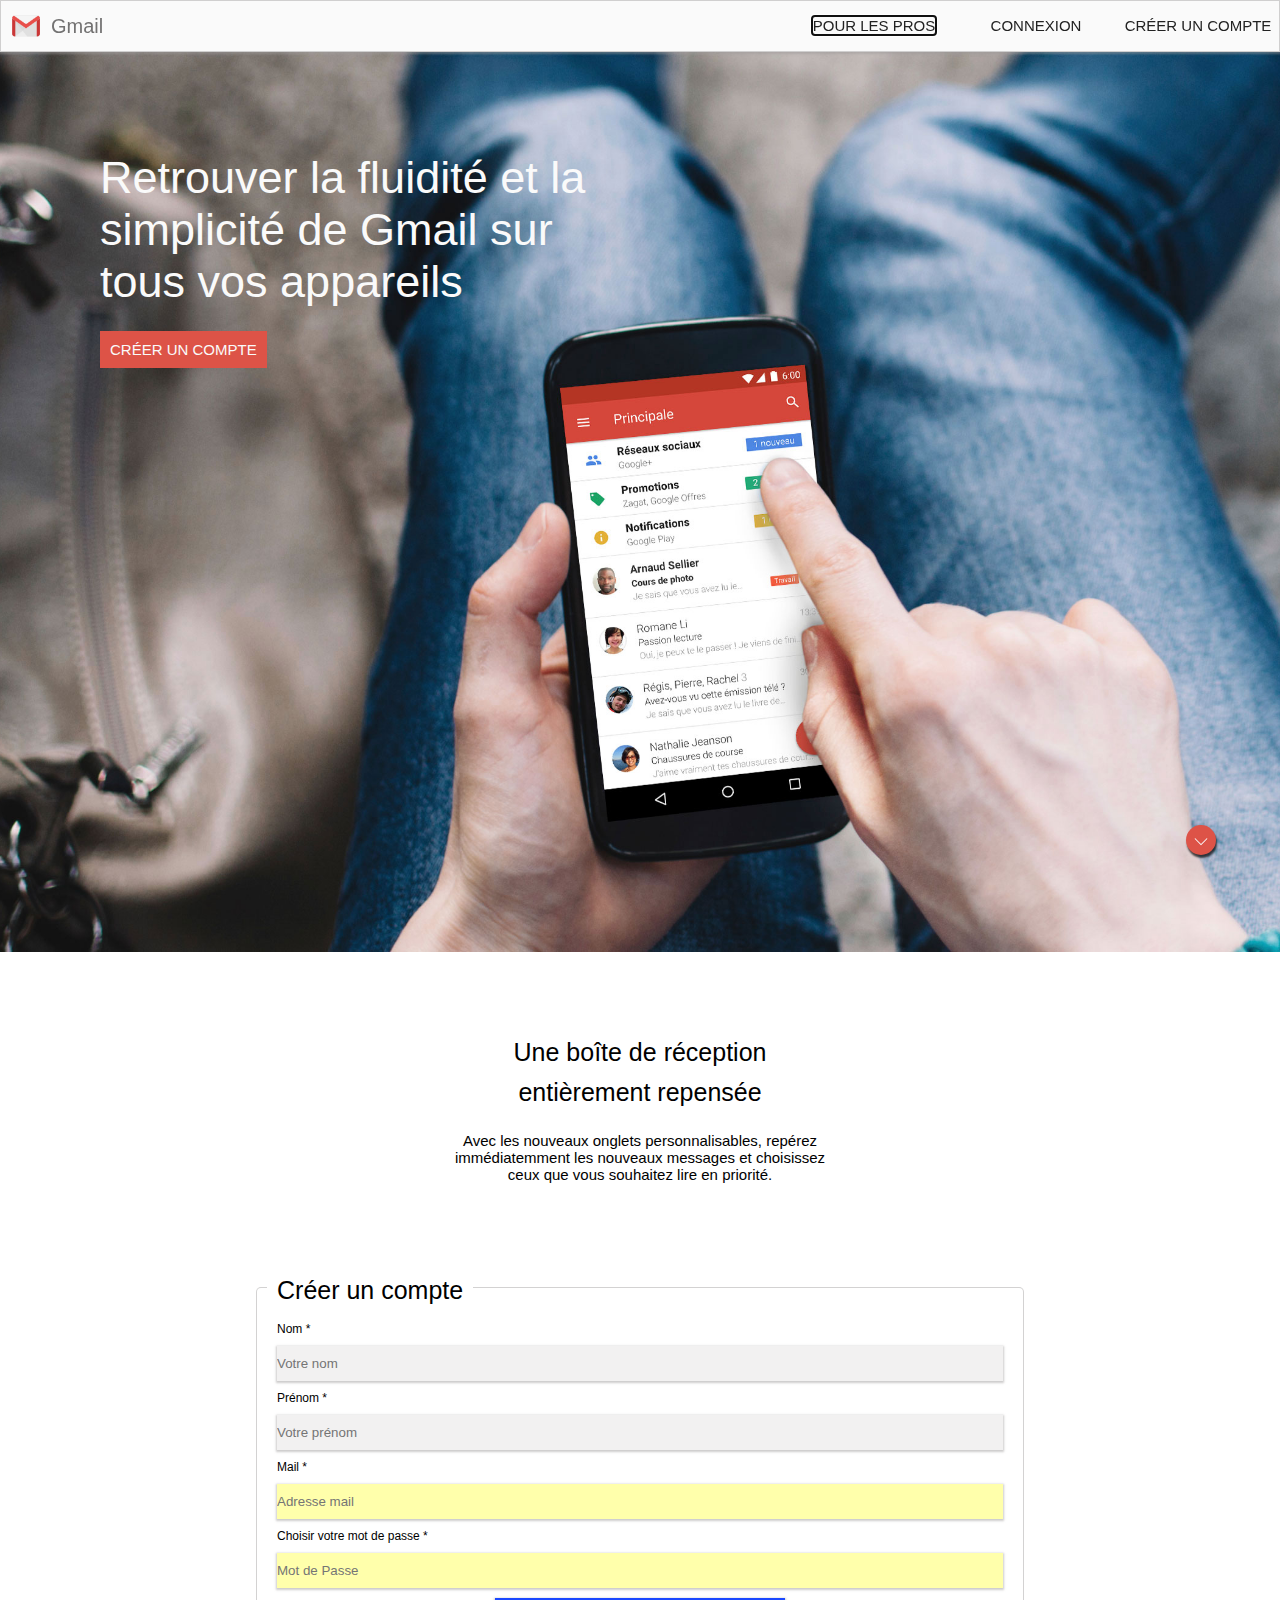
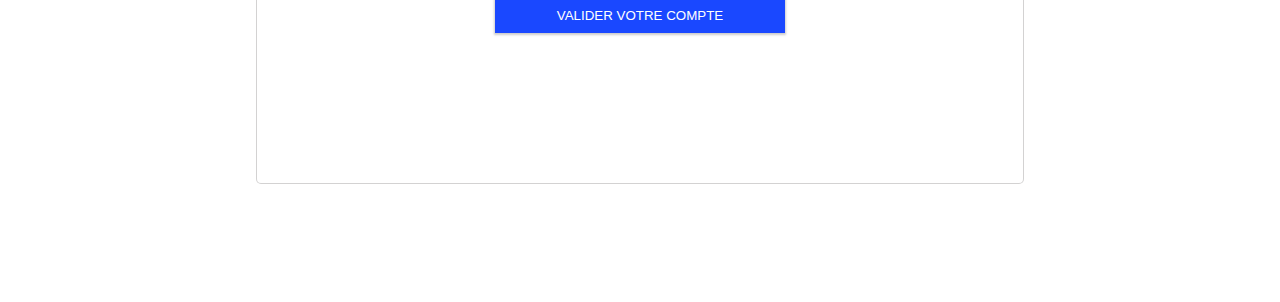
==== index.html @ 414bef5c "maquette statique" ====
<!DOCTYPE html>
<html lang="fr">
<head>
    <meta charset="UTF-8">
    <meta http-equiv="X-UA-Compatible" content="IE=edge">
    <meta name="viewport" content="width=device-width, initial-scale=1.0">
    <link rel="apple-touch-icon" sizes="180x180" href="./asset/favicon/apple-touch-icon.png">
    <link rel="icon" type="image/png" sizes="32x32" href="./asset/favicon/favicon-32x32.png">
    <link rel="icon" type="image/png" sizes="16x16" href="./asset/favicon/favicon-16x16.png">
    <link rel="manifest" href="./asset/favicon/site.webmanifest">
    <link rel="stylesheet" href="https://fonts.googleapis.com/css2?family=Material+Symbols+Outlined:opsz,wght,FILL,GRAD@20..48,100..700,0..1,-50..200">
    <link rel="stylesheet" href="./css/main.css">
    <title>Gmail</title>
</head>
<body>
    <header>
        <img src="./asset/icons8-gmail-logo-48.png" alt="gmail_logo">
        <h1>Gmail</h1>
        <nav>
            <ul>
                <li><a href="./index.html#accueil" tabindex="0" autofocus>Pour les pros</a></li>
                <li><a href="./connect.html" tabindex="0" autofocus>Connexion</a></li>
                <li><a href="./index.html#insc" tabindex="0" autofocus>Créer un compte</a></li>
            </ul>
        </nav>
    </header>
    <main id="accueil">
        <section>
            <h2>Retrouver la fluidité et la simplicité de Gmail sur tous vos appareils</h2>
            <a href="#inscr"> Créer un compte</a>
        </section>
    </main>
    <footer id="inscr">
        <section class="desc">
            <h3>Une boîte de réception entièrement repensée</h3>
                <p>Avec les nouveaux onglets personnalisables, repérez immédiatemment les nouveaux messages et choisissez ceux que vous souhaitez lire en priorité.
                </p>
        </section>
        <section class="form-primary">
            <h3>Créer un compte</h3> 
            <form action="index.php" method="post">
                <label for="nom">Nom *</label>
                <input type="text" placeholder="Votre nom" id="nom" name="nom" aria-required="true" autofocus>

                <label for="prenom">Prénom *</label>
                <input type="text" placeholder="Votre prénom" id="prenom" name="prenom" aria-required="true" autofocus>

                <label for="email">Mail *</label>
                <input type="email" placeholder="Adresse mail" for="email" id="email" name="email" aria-required="true" autofocus>

                <label for="password">Choisir votre mot de passe *</label>
                <input type="password" placeholder="Mot de Passe" for="password" id="password" name="password">

                <input type="submit" value="Valider votre compte">
            </form>
        </section>
    </footer>
    <button id="nav-button"> 
        <span class="material-symbols-outlined">
            keyboard_arrow_down
        </span>
    </button>
        <script src="./main.js"></script>
</body>
</html>
---- css/main.css ----
/* reset */
html{
    font-size: 62.5%;
    scroll-behavior: smooth;
}
body{
    font-family: 'Open-Sans';
    font: 1.6rem sans-serif;
    font-weight: 300; 
}
*{
    box-sizing: content-box;
    margin: 0;
    padding: 0;
}
h1,h2,h3,p,ul{
    margin: 0;
    list-style-type: none;
    padding: 0;
}

a{
    color: #222;
    text-decoration: none;
}
img{
    display: inline-block;
    vertical-align: middle;
    height: 100%;
    width: 100%;
    object-fit: cover;
}

/* Theme */
main{
    background: url("../asset/home-hero.jpg")no-repeat scroll center center / cover;
    height: 100vh;
    
}
header{
    display: grid;
    grid-template-columns: 5rem 1fr 1fr;
    line-height: 5rem;
    border: solid 0.1rem rgba(150, 147, 147, 0.417);
    position: sticky    ;
    top: 0;
    background-color: #fafafa;
    box-shadow: 0 0.1rem 0.2rem 0.1rem rgba(157, 155, 155, 0.505);
}
header h1{
    font-size: 2rem;
    font-weight: 300;
    margin: auto;
    margin-left: 0;
    color: rgb(115, 114, 114);
}
header img{
    height: 3rem;
    width: 3rem;
    margin: auto;
}
header nav{
    height: 5rem;
    margin-left: 10vw;
}
header nav ul{
    display: grid;
    grid-template-columns: repeat(3,1fr);
    text-align: center;
    text-transform: uppercase;
    margin: 0;
    padding: 0;
    height: 5rem;
    line-height: 5rem;
}
header nav ul li a{
    height:  5rem;
    font-size: 1.5rem;
}
header nav ul li:hover{
    background-color: #dd5347;
}
header nav ul li:hover a{
    color: #fafafa;
}


button{
    position: fixed;
    bottom: 5vh;
    right: 5vw;
    background-color: none;
    border: none;
    height: 3rem;
    border: none;
    border-radius: 50%;
    background-color: #dd5347;
    color: #fafafa;
    cursor:pointer;
    box-shadow: 0.1rem 0.3rem 0.2rem rgba(0, 0, 0, 0.706);
}
.material-symbols-outlined{
    font-size: 3rem;
    font-weight: 100;
    position: relative;
    top: 0.2rem;
    
}
#accueil{
    font-size:3rem ;
    color: #fafafa;
}
#accueil h2{
    font-weight: 300;
    padding: 10rem 50vw 2rem 10rem;
}
#accueil a{
    font-size: 1.5rem;
    background-color: #dd5347;
    color: #fafafa;
    padding: 1rem;
    margin: 2rem 0 0 10rem;
    text-transform: uppercase;
}
#inscr{
    height: 100vh;
    padding-top: 5rem;
  }
.desc{
    height: 25vh;
    text-align: center;
    margin: 3rem 35vw 3rem 35vw;
}
.desc h3{
    font-size: 2.5rem;
    font-weight: 300;
    padding-bottom: 2rem;
    line-height: 4rem;
}
.desc p{
    margin-block-start: 0;
    font-size: 1.5rem;
}
.form-primary{
    border: solid 0.1rem rgba(150, 147, 147, 0.417);
    background: #fff;
    height: 55vh;
    margin: 3rem 20vw 3rem 20vw;
    border-radius: 0.5rem;

}
.form-primary h3 {
    font-size: 2.5rem;
    font-weight: 300;
    background-color: #fff;
    position: relative;
    top: -2.25rem;
    left: 1rem;
    display: inline-block;
    padding: 1rem;
}
.form-primary form{
    margin: -1.5rem 2rem 0rem 2rem;
    display: grid;
    grid-auto-rows: min-content;
    row-gap: 1rem;
}
.form-primary label{
    font-size: 1.2rem;
    height: min-content;
}
.form-primary form input{
    line-height: 3.5rem ;
    border: none;
    box-shadow: 0 0.1rem 0.2rem 0.1rem rgba(157, 155, 155, 0.505);
}
.form-primary input:nth-of-type(1),.form-primary input:nth-of-type(2){
    background-color: rgba(237, 236, 236, 0.716);
}
.form-primary input:nth-of-type(3),.form-primary input:nth-of-type(4){
    background-color: rgba(255, 255, 161, 0.899);
} 
.form-primary input[type='submit']{
    margin: 0 30% 0 30%;
    background-color: #1a48ff;
    border: none;
    color: #fff;
    text-transform: uppercase;

}
#connex .desc, #connex .form-primary{
    height: min-content;
    margin-top: 0;
}
#connex .desc h3{
    font-size: 2rem;
}
#connex .form-primary{
    padding-bottom: 2rem;
}
#connex .form-primary input:nth-of-type(3),#connex .form-primary input:nth-of-type(4){
    background-color: rgba(237, 236, 236, 0.716);
}
#connex .form-primary input[type='submit']{
    margin: 0 30% 0 30%;
    background-color: #1a48ff;
    border: none;
    color: #fff;
    text-transform: uppercase;
}
p.warning{
    text-align: center;
    text-transform: uppercase;
    color: #d82414;
    border: solid 0.1rem #d82414;
    padding: 2rem;
    margin: 0 30% 2rem 30%;

}
p.success{
    text-align: center;
    text-transform: uppercase;
    color: #2bd814;
    border: solid 0.1rem #2bd814;
    padding: 2rem;
    margin: 0 30% 2rem 30%;

}
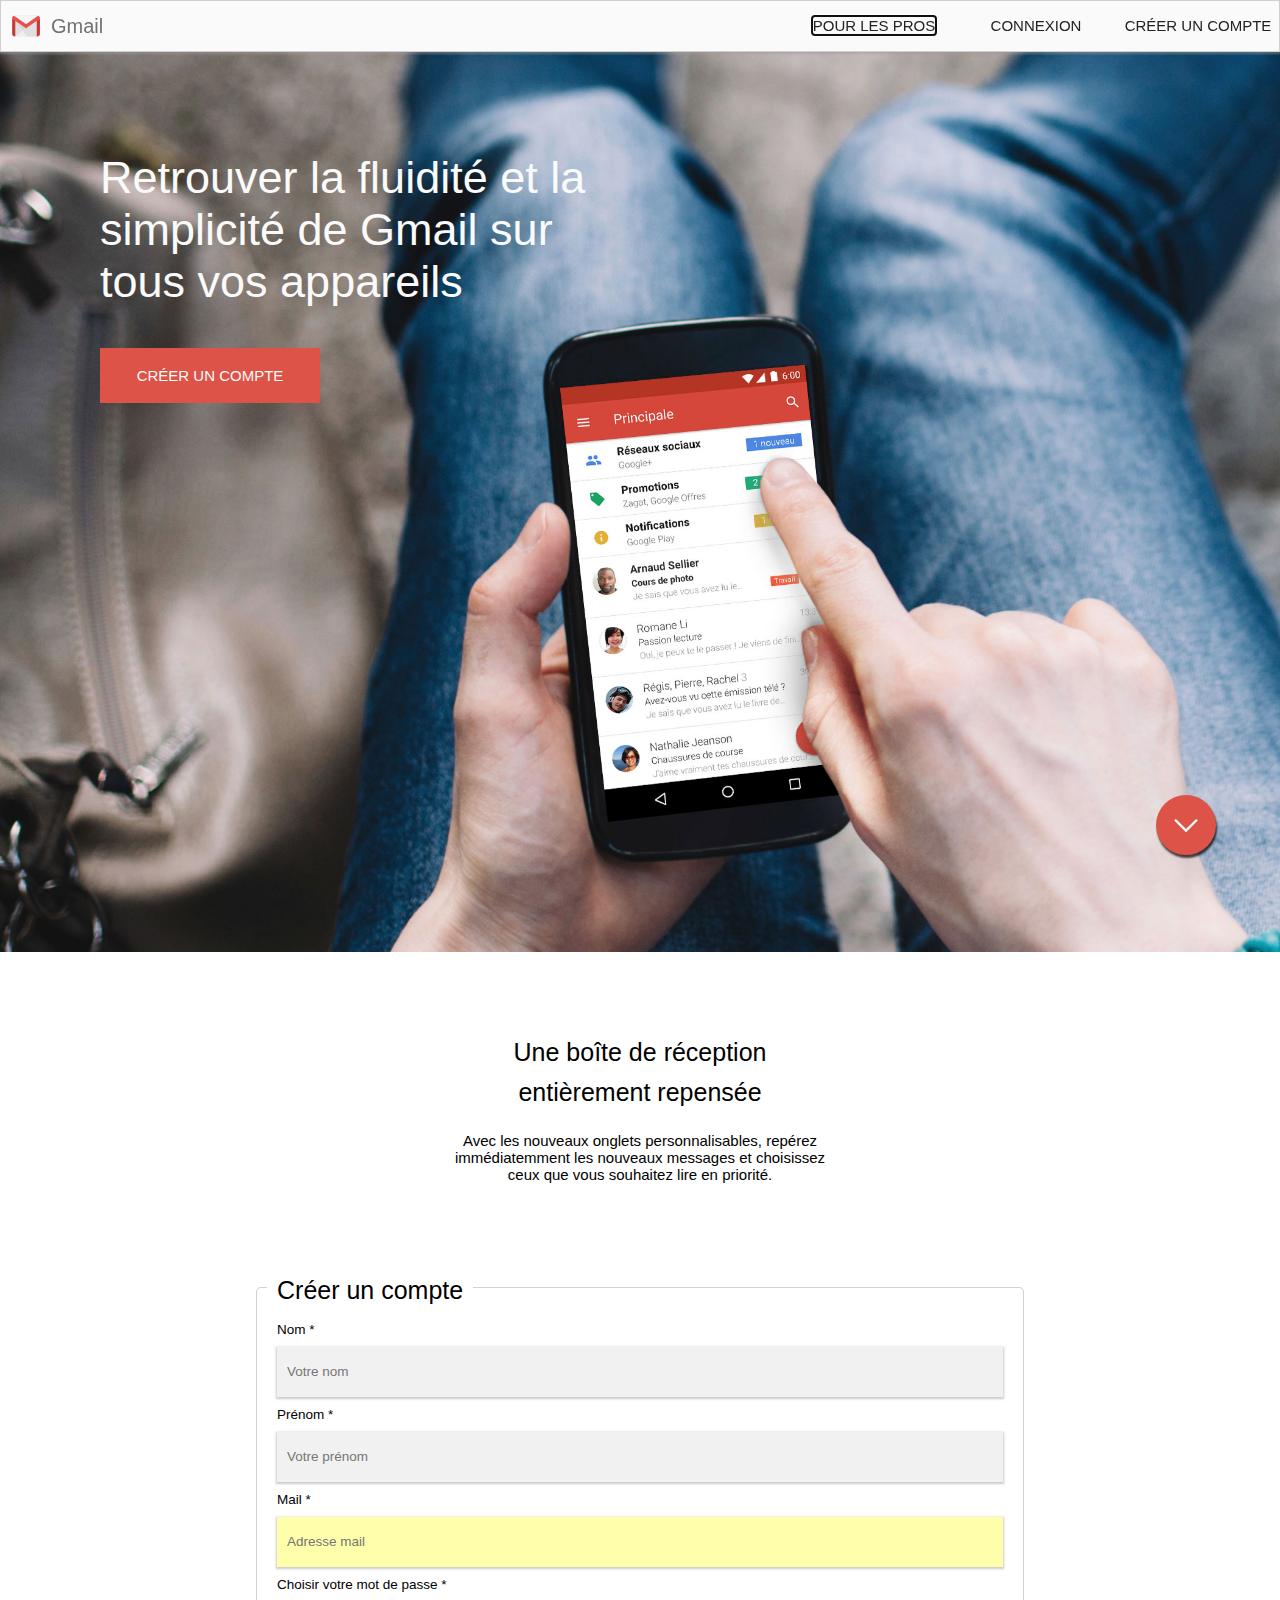
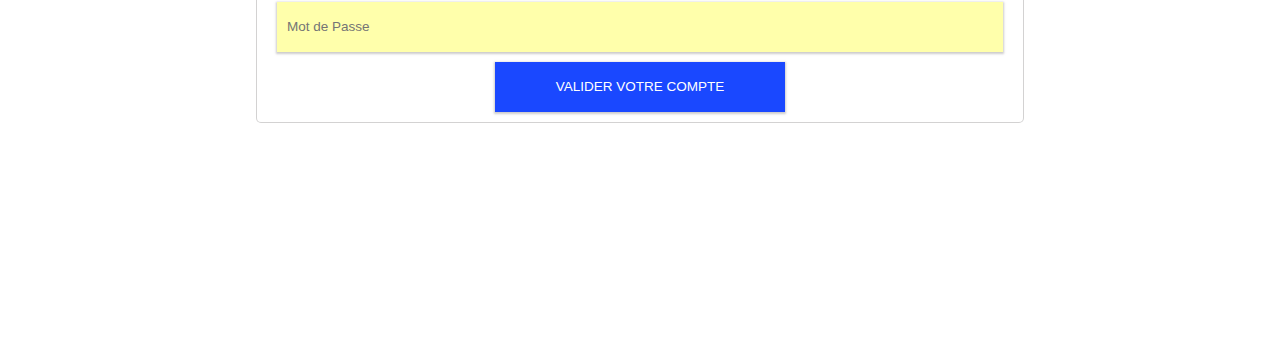
==== commit e759b66c: "css php fix" ====
--- a/index.html
+++ b/index.html
@@ -18,9 +18,9 @@
         <h1>Gmail</h1>
         <nav>
             <ul>
-                <li><a href="./index.html#accueil" tabindex="0" autofocus>Pour les pros</a></li>
-                <li><a href="./connect.html" tabindex="0" autofocus>Connexion</a></li>
-                <li><a href="./index.html#insc" tabindex="0" autofocus>Créer un compte</a></li>
+                <li><a href="./index.html#accueil" autofocus>Pour les pros</a></li>
+                <li><a href="./connect.html" autofocus>Connexion</a></li>
+                <li><a href="./index.html#insc" autofocus>Créer un compte</a></li>
             </ul>
         </nav>
     </header>
--- a/css/main.css
+++ b/css/main.css
@@ -89,10 +89,9 @@
     position: fixed;
     bottom: 5vh;
     right: 5vw;
-    background-color: none;
-    border: none;
-    height: 3rem;
-    border: none;
+    border: none;
+    height: 6rem;
+    width: 6rem;
     border-radius: 50%;
     background-color: #dd5347;
     color: #fafafa;
@@ -100,8 +99,8 @@
     box-shadow: 0.1rem 0.3rem 0.2rem rgba(0, 0, 0, 0.706);
 }
 .material-symbols-outlined{
-    font-size: 3rem;
-    font-weight: 100;
+    font-size: 5rem;
+    font-weight: 300;
     position: relative;
     top: 0.2rem;
     
@@ -121,10 +120,15 @@
     padding: 1rem;
     margin: 2rem 0 0 10rem;
     text-transform: uppercase;
+    display: inline-block;
+    line-height: 3.5rem;
+    width: 20rem;
+    text-align: center;
 }
 #inscr{
     height: 100vh;
     padding-top: 5rem;
+    padding-bottom: 5rem;
   }
 .desc{
     height: 25vh;
@@ -144,7 +148,7 @@
 .form-primary{
     border: solid 0.1rem rgba(150, 147, 147, 0.417);
     background: #fff;
-    height: 55vh;
+    height: min-content;
     margin: 3rem 20vw 3rem 20vw;
     border-radius: 0.5rem;
 
@@ -166,13 +170,15 @@
     row-gap: 1rem;
 }
 .form-primary label{
-    font-size: 1.2rem;
+    font-size: 1.35rem;
     height: min-content;
 }
 .form-primary form input{
-    line-height: 3.5rem ;
+    line-height: 3rem ;
+    font-size: 1.35rem;
     border: none;
     box-shadow: 0 0.1rem 0.2rem 0.1rem rgba(157, 155, 155, 0.505);
+    padding: 10px;
 }
 .form-primary input:nth-of-type(1),.form-primary input:nth-of-type(2){
     background-color: rgba(237, 236, 236, 0.716);
@@ -181,7 +187,7 @@
     background-color: rgba(255, 255, 161, 0.899);
 } 
 .form-primary input[type='submit']{
-    margin: 0 30% 0 30%;
+    margin: 0 30% 1rem 30%;
     background-color: #1a48ff;
     border: none;
     color: #fff;
